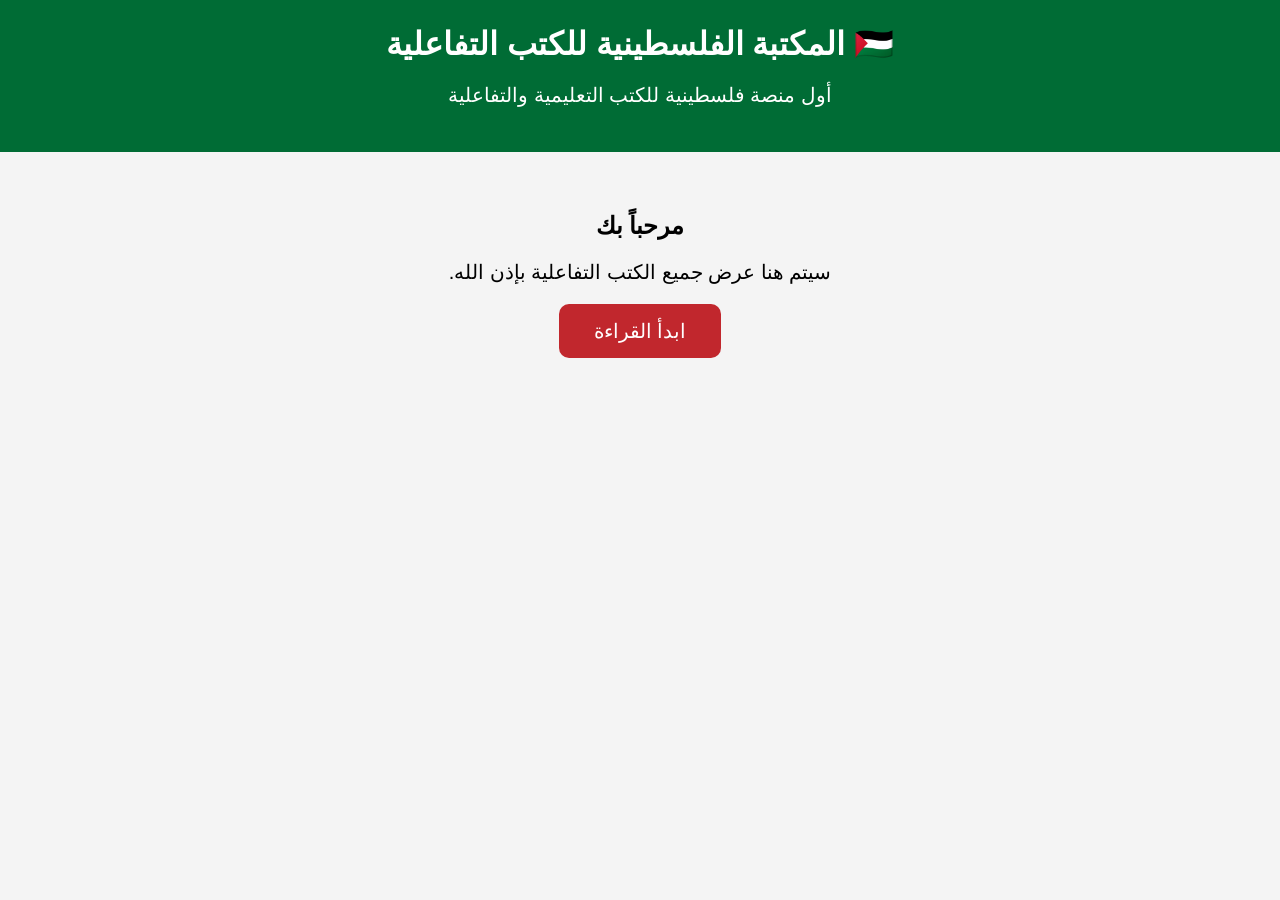
==== index.html @ d9f14fb9 "Update index.html" ====
<!DOCTYPE html>
<html lang="ar" dir="rtl">
<head>
<meta charset="UTF-8">
<meta name="viewport" content="width=device-width, initial-scale=1.0">
<title>المكتبة الفلسطينية للكتب التفاعلية</title>

<style>
body{
margin:0;
font-family:Tahoma,Arial,sans-serif;
background:#f4f4f4;
text-align:center;
}

header{
background:#006c35;
color:white;
padding:25px;
}

h1{
margin:0;
font-size:32px;
}

p{
font-size:20px;
}

main{
padding:40px;
}

.button{
display:inline-block;
padding:15px 35px;
background:#c1272d;
color:white;
text-decoration:none;
border-radius:10px;
font-size:20px;
}
</style>

</head>

<body>

<header>
<h1>🇵🇸 المكتبة الفلسطينية للكتب التفاعلية</h1>
<p>أول منصة فلسطينية للكتب التعليمية والتفاعلية</p>
</header>

<main>

<h2>مرحباً بك</h2>

<p>
سيتم هنا عرض جميع الكتب التفاعلية بإذن الله.
</p>

<a class="button" href="#">
ابدأ القراءة
</a>

</main>

</body>
</html>
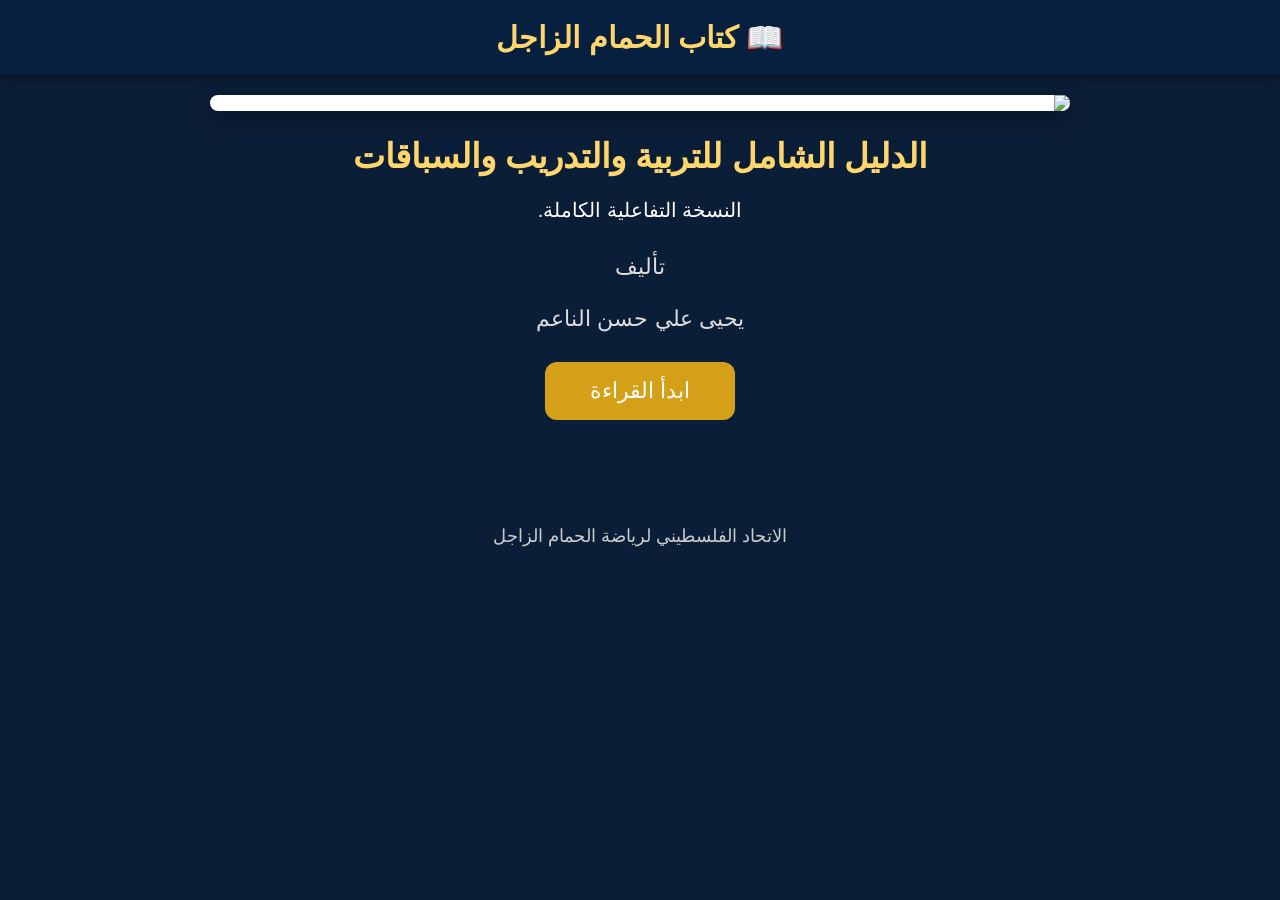
==== commit 2448a993: "Update index.html" ====
--- a/index.html
+++ b/index.html
@@ -1,46 +1,149 @@
 <!DOCTYPE html>
 <html lang="ar" dir="rtl">
+
 <head>
+
 <meta charset="UTF-8">
+
 <meta name="viewport" content="width=device-width, initial-scale=1.0">
-<title>المكتبة الفلسطينية للكتب التفاعلية</title>
+
+<title>الحمام الزاجل</title>
 
 <style>
+
+*{
+margin:0;
+padding:0;
+box-sizing:border-box;
+font-family:Tahoma,sans-serif;
+}
+
 body{
-margin:0;
-font-family:Tahoma,Arial,sans-serif;
-background:#f4f4f4;
+background:#0b1e38;
+color:white;
+}
+
+header{
+background:#082040;
+padding:20px;
 text-align:center;
-}
-
-header{
-background:#006c35;
+font-size:30px;
+font-weight:bold;
+color:#FFD66B;
+box-shadow:0 3px 10px rgba(0,0,0,.4);
+}
+
+.container{
+max-width:900px;
+margin:auto;
+padding:20px;
+}
+
+.cover{
+background:white;
+border-radius:18px;
+overflow:hidden;
+box-shadow:0 10px 25px rgba(0,0,0,.4);
+}
+
+.cover img{
+width:100%;
+display:block;
+}
+
+.info{
+text-align:center;
+padding:25px;
+}
+
+.info h1{
+font-size:34px;
+color:#FFD66B;
+margin-bottom:15px;
+}
+
+.info p{
+font-size:20px;
+line-height:1.9;
+margin-bottom:25px;
+}
+
+.author{
+
+font-size:22px;
+
+color:#ddd;
+
+margin-bottom:30px;
+
+}
+
+.btn{
+
+display:inline-block;
+
+padding:16px 45px;
+
+background:#d4a017;
+
 color:white;
-padding:25px;
-}
-
-h1{
-margin:0;
-font-size:32px;
-}
-
-p{
+
+font-size:22px;
+
+text-decoration:none;
+
+border-radius:12px;
+
+transition:.3s;
+
+}
+
+.btn:hover{
+
+background:#b78600;
+
+transform:scale(1.05);
+
+}
+
+footer{
+
+margin-top:40px;
+
+text-align:center;
+
+padding:20px;
+
+font-size:18px;
+
+color:#ccc;
+
+}
+
+@media(max-width:700px){
+
+.info h1{
+
+font-size:28px;
+
+}
+
+.info p{
+
+font-size:18px;
+
+}
+
+.btn{
+
+width:100%;
+
 font-size:20px;
-}
-
-main{
-padding:40px;
-}
-
-.button{
-display:inline-block;
-padding:15px 35px;
-background:#c1272d;
-color:white;
-text-decoration:none;
-border-radius:10px;
-font-size:20px;
-}
+
+}
+
+}
+
 </style>
 
 </head>
@@ -48,23 +151,54 @@
 <body>
 
 <header>
-<h1>🇵🇸 المكتبة الفلسطينية للكتب التفاعلية</h1>
-<p>أول منصة فلسطينية للكتب التعليمية والتفاعلية</p>
+
+📖 كتاب الحمام الزاجل
+
 </header>
 
-<main>
-
-<h2>مرحباً بك</h2>
+<div class="container">
+
+<div class="cover">
+
+<img src="../cover.jpg">
+
+</div>
+
+<div class="info">
+
+<h1>الدليل الشامل للتربية والتدريب والسباقات</h1>
 
 <p>
-سيتم هنا عرض جميع الكتب التفاعلية بإذن الله.
+
+النسخة التفاعلية الكاملة.
+
 </p>
 
-<a class="button" href="#">
+<div class="author">
+
+تأليف
+
+<br><br>
+
+يحيى علي حسن الناعم
+
+</div>
+
+<a class="btn" href="../page2.jpg">
+
 ابدأ القراءة
+
 </a>
 
-</main>
+</div>
+
+</div>
+
+<footer>
+
+الاتحاد الفلسطيني لرياضة الحمام الزاجل
+</footer>
 
 </body>
+
 </html>
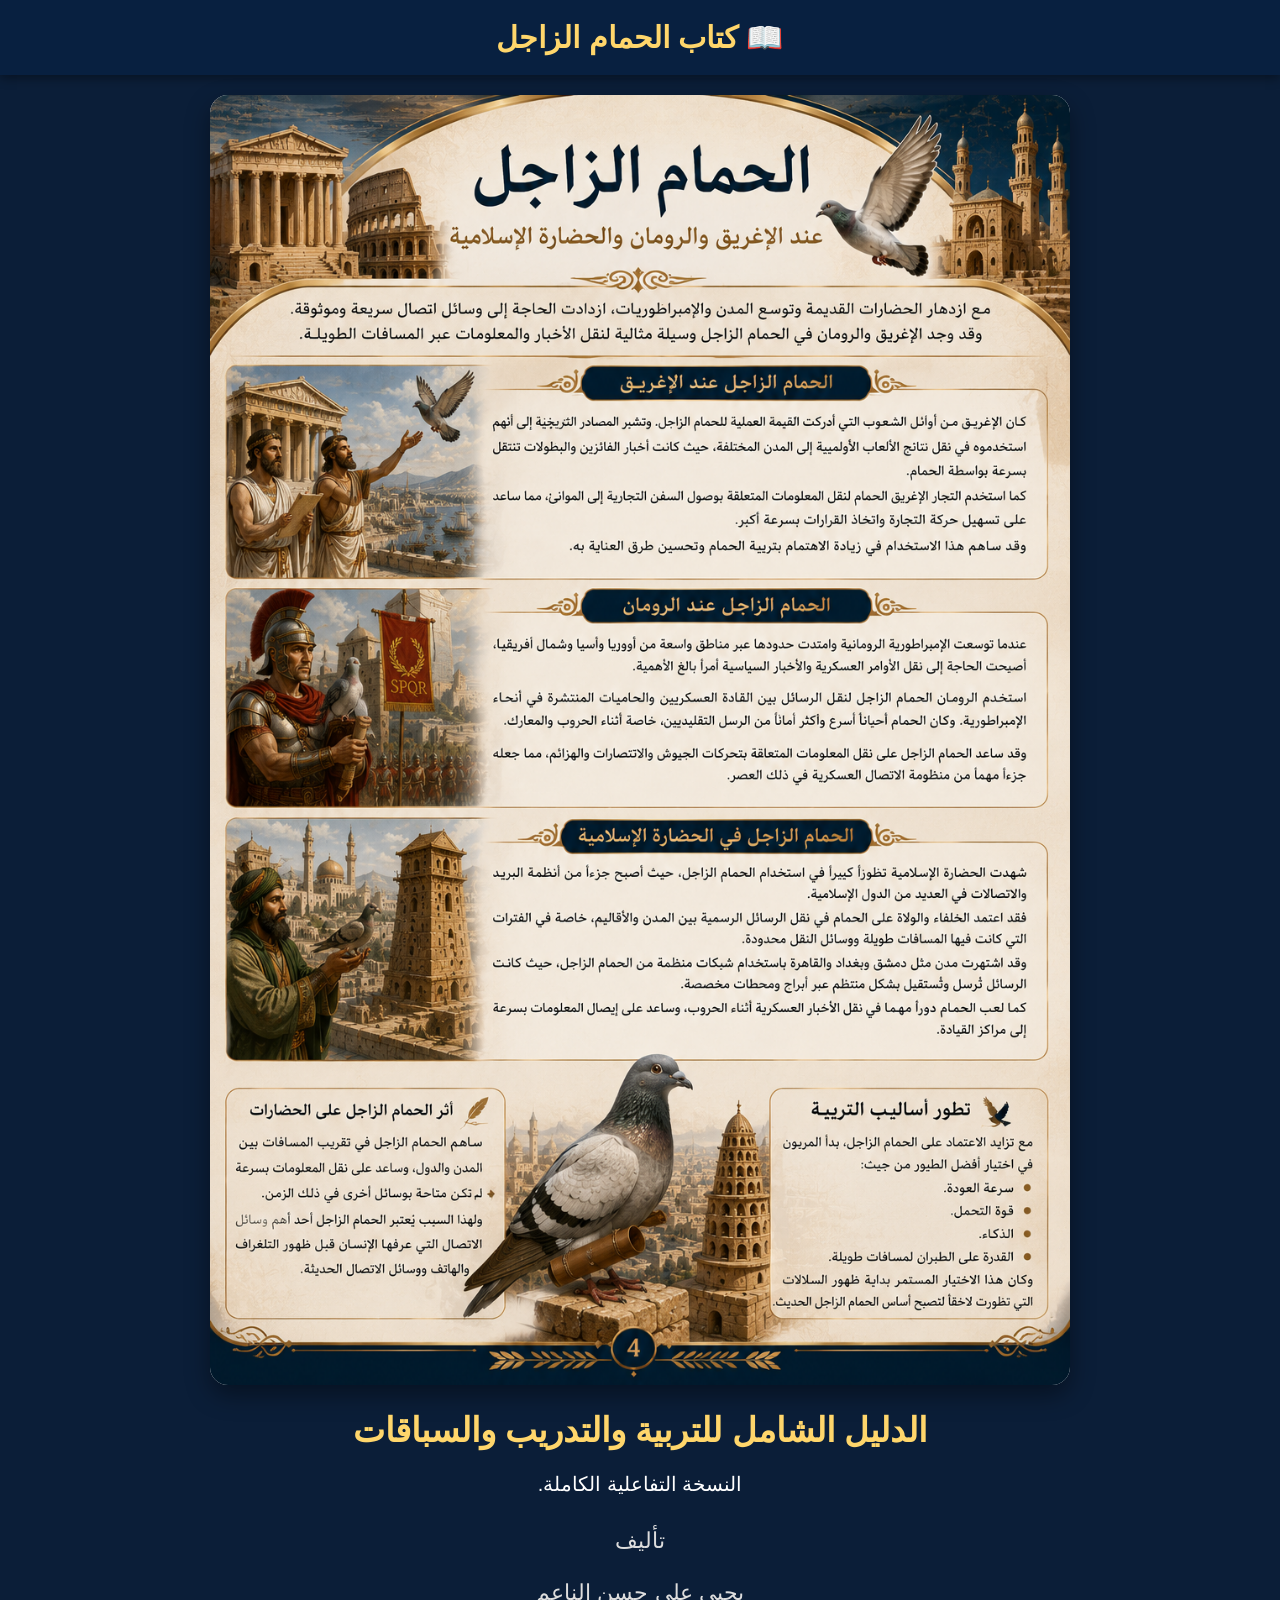
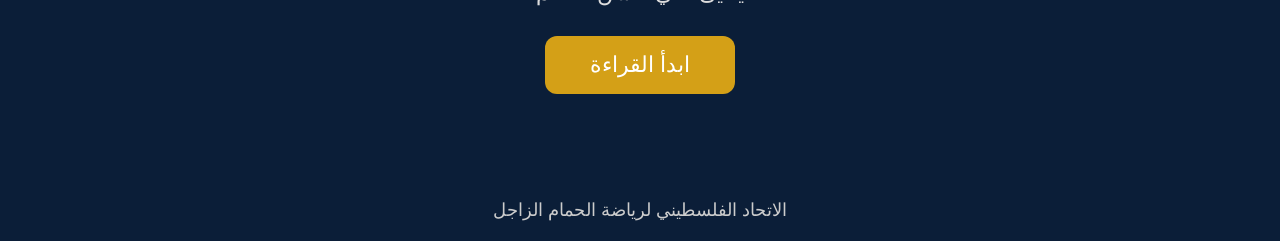
==== commit 89072a73: "Update index.html" ====
--- a/index.html
+++ b/index.html
@@ -8,7 +8,8 @@
 <meta name="viewport" content="width=device-width, initial-scale=1.0">
 
 <title>الحمام الزاجل</title>
-
+<link rel="manifest" href="manifest.json">
+<meta name="theme-color" content="#007A3D">
 <style>
 
 *{
@@ -160,7 +161,7 @@
 
 <div class="cover">
 
-<img src="../cover.jpg">
+<img src="photo-2.png" alt="غلاف الكتاب">
 
 </div>
 
@@ -198,7 +199,16 @@
 
 الاتحاد الفلسطيني لرياضة الحمام الزاجل
 </footer>
-
+<script>
+if ("serviceWorker" in navigator) {
+    window.addEventListener("load", function () {
+        navigator.serviceWorker.register("service-worker.js")
+        .then(function () {
+            console.log("Service Worker Registered");
+        });
+    });
+}
+</script>
 </body>
 
 </html>
